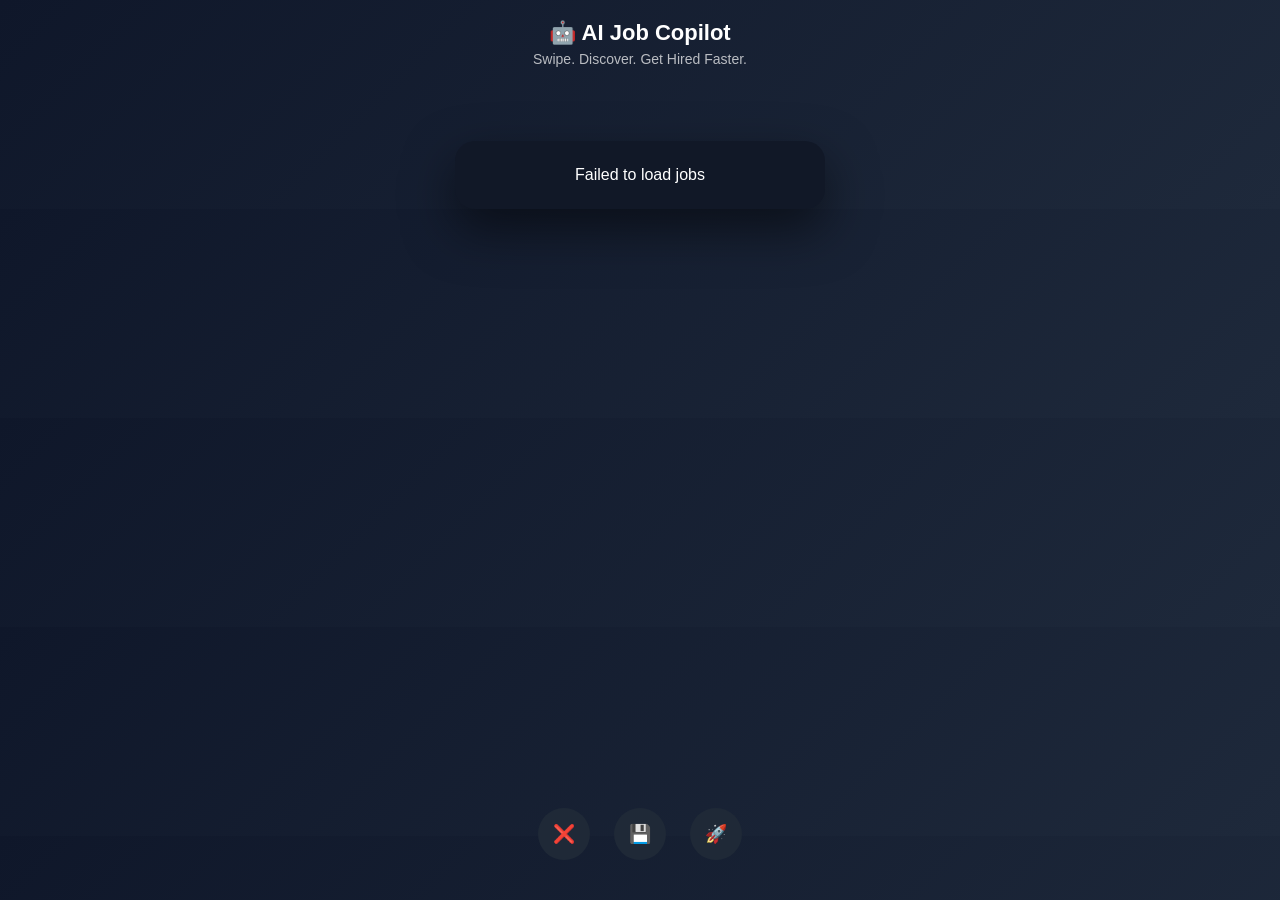
==== discover.html @ 0cc60f0b "Update discover.html" ====
<!DOCTYPE html>
<html lang="en">
<head>
  <meta charset="UTF-8">

  <title>AI Job Copilot | Discover Fresher Jobs 2026</title>

  <meta name="description" content="AI Job Copilot to discover latest fresher jobs, internships and entry level roles in India. Swipe, save and apply instantly.">

  <meta name="keywords" content="off campus jobs, fresher jobs India, AI job search, job copilot, internships 2026, software engineer jobs, entry level jobs India">

  <meta name="viewport" content="width=device-width, initial-scale=1.0">

  <link rel="canonical" href="https://offcamp.online/discover.html">

  <style>
    body {
      margin: 0;
      font-family: Arial, sans-serif;
      background: linear-gradient(135deg, #0f172a, #1e293b);
      color: white;
      text-align: center;
      overflow: hidden;
    }

    /* HEADER */
    .header {
      padding: 20px;
    }

    .header h1 {
      margin: 0;
      font-size: 22px;
    }

    .header p {
      margin-top: 5px;
      font-size: 14px;
      opacity: 0.7;
    }

    /* CARD AREA */
    #card-container {
      display: flex;
      justify-content: center;
      margin-top: 40px;
    }

    .job-card {
      width: 320px;
      padding: 25px;
      border-radius: 20px;
      background: #111827;
      box-shadow: 0 20px 50px rgba(0,0,0,0.5);
      transition: transform 0.3s ease, opacity 0.3s ease;
      cursor: grab;
    }

    .job-card h2 {
      margin-bottom: 10px;
      font-size: 20px;
    }

    .job-card p {
      margin: 5px 0;
      opacity: 0.85;
    }

    .tags {
      margin-top: 10px;
    }

    .tag {
      display: inline-block;
      padding: 5px 10px;
      margin: 3px;
      font-size: 12px;
      border-radius: 12px;
      background: #1f2937;
    }

    /* ACTION BUTTONS */
    .actions {
      position: absolute;
      bottom: 30px;
      width: 100%;
    }

    .actions button {
      margin: 10px;
      padding: 15px;
      font-size: 18px;
      border: none;
      border-radius: 50%;
      cursor: pointer;
      background: #1f2937;
      color: white;
      transition: 0.2s;
    }

    .actions button:hover {
      transform: scale(1.1);
    }

    /* SWIPE ANIMATION */
    .left {
      transform: translateX(-400px) rotate(-10deg);
      opacity: 0;
    }

    .right {
      transform: translateX(400px) rotate(10deg);
      opacity: 0;
    }
  </style>
</head>

<body>

  <!-- HEADER -->
  <div class="header">
    <h1>🤖 AI Job Copilot</h1>
    <p>Swipe. Discover. Get Hired Faster.</p>
  </div>

  <!-- CARD -->
  <div id="card-container">
    <div class="job-card" id="jobCard">
      Loading jobs...
    </div>
  </div>

  <!-- ACTIONS -->
  <div class="actions">
    <button onclick="dislike()">❌</button>
    <button onclick="saveJob()">💾</button>
    <button onclick="applyJob()">🚀</button>
  </div>

 <script>
 let jobs = [];
let index = 0;

const card = document.getElementById("jobCard");

async function fetchJobs() {
  try {
    const res = await fetch("https://job-backend-gori.onrender.com/");
    jobs = await res.json();

    if (jobs.length > 0) {
      renderJob();
    } else {
      card.innerHTML = "No jobs found";
    }
  } catch (err) {
    console.error(err);
    card.innerHTML = "Failed to load jobs";
  }
}

function renderJob() {
  if (!jobs.length) return;

  const job = jobs[index];

  card.classList.remove("left", "right");

  card.innerHTML = `
    <h2>${job.title}</h2>
    <p>🏢 ${job.company}</p>
    <p>📍 ${job.location}</p>
    <p>💼 ${job.work_mode || ''} • ${job.job_type || ''}</p>

    <p>${job.job_description || ''}</p>

    <div class="tags">
      <span class="tag">Fresher</span>
      <span class="tag">AI Copilot</span>
    </div>
  `;
}

function nextJob(direction) {
  card.classList.add(direction);

  setTimeout(() => {
    index++;
    if (index >= jobs.length) index = 0;
    renderJob();
  }, 300);
}

function dislike() {
  nextJob("left");
}

function saveJob() {
  alert("Saved!");
}

function applyJob() {
  window.open(jobs[index].apply_link || "#", "_blank");
}

/* Swipe */
let startX = 0;

card.addEventListener("mousedown", (e) => {
  startX = e.clientX;
});

card.addEventListener("mouseup", (e) => {
  let diff = e.clientX - startX;

  if (diff > 100) {
    saveJob();
    nextJob("right");
  } else if (diff < -100) {
    dislike();
  }
});

fetchJobs();
 </script>
</body>
</html>
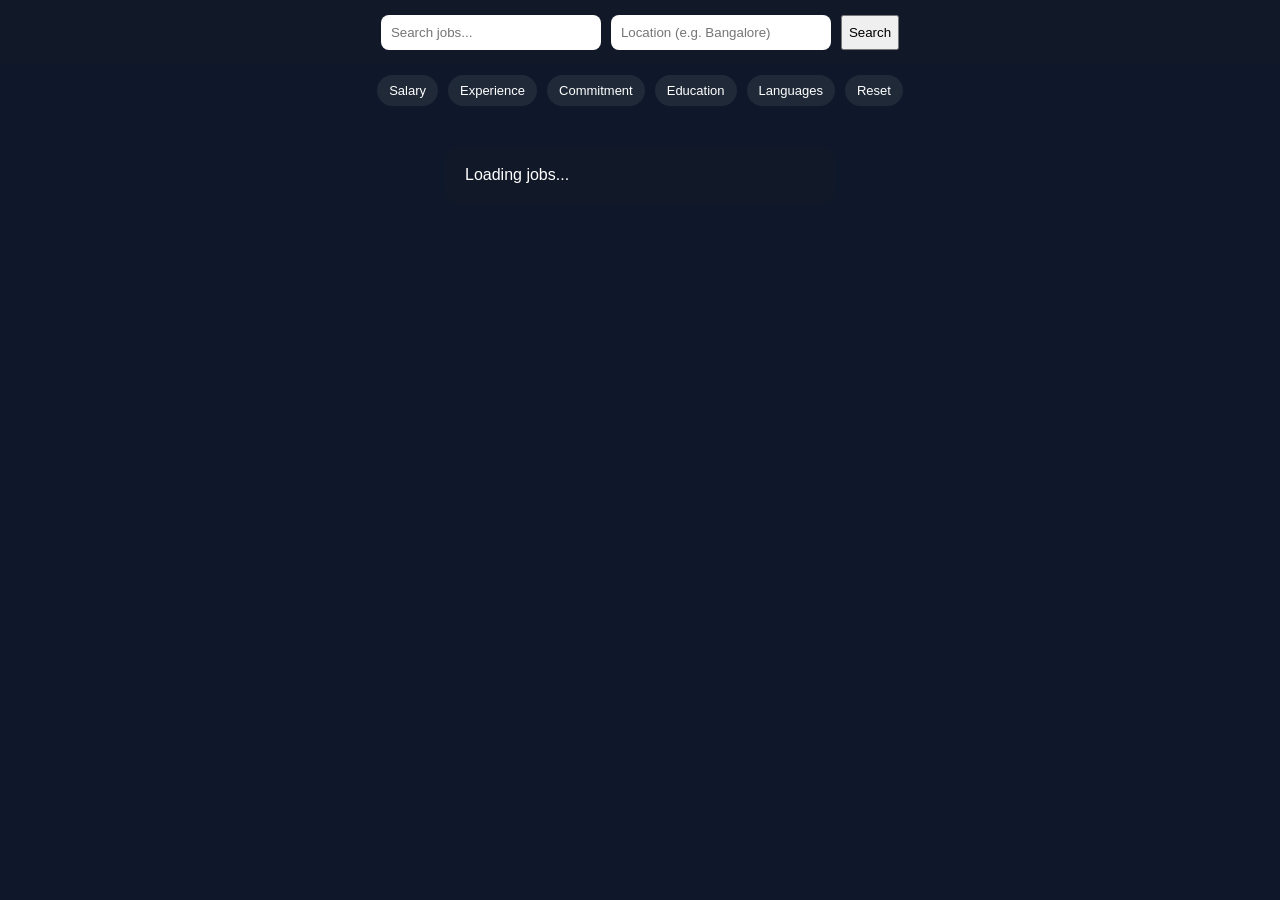
==== commit 591b1dcf: "Update discover.html" ====
--- a/discover.html
+++ b/discover.html
@@ -1,227 +1,202 @@
 <!DOCTYPE html>
 <html lang="en">
 <head>
-  <meta charset="UTF-8">
-
-  <title>AI Job Copilot | Discover Fresher Jobs 2026</title>
-
-  <meta name="description" content="AI Job Copilot to discover latest fresher jobs, internships and entry level roles in India. Swipe, save and apply instantly.">
-
-  <meta name="keywords" content="off campus jobs, fresher jobs India, AI job search, job copilot, internships 2026, software engineer jobs, entry level jobs India">
-
-  <meta name="viewport" content="width=device-width, initial-scale=1.0">
-
-  <link rel="canonical" href="https://offcamp.online/discover.html">
-
-  <style>
-    body {
-      margin: 0;
-      font-family: Arial, sans-serif;
-      background: linear-gradient(135deg, #0f172a, #1e293b);
-      color: white;
-      text-align: center;
-      overflow: hidden;
-    }
-
-    /* HEADER */
-    .header {
-      padding: 20px;
-    }
-
-    .header h1 {
-      margin: 0;
-      font-size: 22px;
-    }
-
-    .header p {
-      margin-top: 5px;
-      font-size: 14px;
-      opacity: 0.7;
-    }
-
-    /* CARD AREA */
-    #card-container {
-      display: flex;
-      justify-content: center;
-      margin-top: 40px;
-    }
-
-    .job-card {
-      width: 320px;
-      padding: 25px;
-      border-radius: 20px;
-      background: #111827;
-      box-shadow: 0 20px 50px rgba(0,0,0,0.5);
-      transition: transform 0.3s ease, opacity 0.3s ease;
-      cursor: grab;
-    }
-
-    .job-card h2 {
-      margin-bottom: 10px;
-      font-size: 20px;
-    }
-
-    .job-card p {
-      margin: 5px 0;
-      opacity: 0.85;
-    }
-
-    .tags {
-      margin-top: 10px;
-    }
-
-    .tag {
-      display: inline-block;
-      padding: 5px 10px;
-      margin: 3px;
-      font-size: 12px;
-      border-radius: 12px;
-      background: #1f2937;
-    }
-
-    /* ACTION BUTTONS */
-    .actions {
-      position: absolute;
-      bottom: 30px;
-      width: 100%;
-    }
-
-    .actions button {
-      margin: 10px;
-      padding: 15px;
-      font-size: 18px;
-      border: none;
-      border-radius: 50%;
-      cursor: pointer;
-      background: #1f2937;
-      color: white;
-      transition: 0.2s;
-    }
-
-    .actions button:hover {
-      transform: scale(1.1);
-    }
-
-    /* SWIPE ANIMATION */
-    .left {
-      transform: translateX(-400px) rotate(-10deg);
-      opacity: 0;
-    }
-
-    .right {
-      transform: translateX(400px) rotate(10deg);
-      opacity: 0;
-    }
-  </style>
+<meta charset="UTF-8">
+<title>AI Job Copilot | HiringCafe Style Jobs</title>
+
+<meta name="viewport" content="width=device-width, initial-scale=1.0">
+
+<style>
+body {
+  margin: 0;
+  font-family: Arial;
+  background: #0f172a;
+  color: white;
+}
+
+/* TOP BAR */
+.topbar {
+  padding: 15px;
+  display: flex;
+  gap: 10px;
+  flex-wrap: wrap;
+  justify-content: center;
+  background: #111827;
+}
+
+.topbar input {
+  padding: 10px;
+  border-radius: 8px;
+  border: none;
+  width: 200px;
+}
+
+/* FILTER ROW */
+.filters {
+  display: flex;
+  gap: 10px;
+  justify-content: center;
+  padding: 10px;
+  flex-wrap: wrap;
+}
+
+.filter-btn {
+  background: #1f2937;
+  padding: 8px 12px;
+  border-radius: 20px;
+  cursor: pointer;
+  font-size: 13px;
+}
+
+/* CARD */
+.card {
+  width: 350px;
+  margin: 30px auto;
+  background: #111827;
+  padding: 20px;
+  border-radius: 15px;
+}
+
+/* POPUP */
+.popup {
+  display: none;
+  position: fixed;
+  top: 0;
+  left: 0;
+  width: 100%;
+  height: 100%;
+  background: rgba(0,0,0,0.7);
+}
+
+.popup-content {
+  background: #1f2937;
+  width: 300px;
+  margin: 100px auto;
+  padding: 20px;
+  border-radius: 10px;
+}
+
+.popup button {
+  margin-top: 10px;
+  padding: 8px;
+}
+</style>
 </head>
 
 <body>
 
-  <!-- HEADER -->
-  <div class="header">
-    <h1>🤖 AI Job Copilot</h1>
-    <p>Swipe. Discover. Get Hired Faster.</p>
+<!-- TOP SEARCH -->
+<div class="topbar">
+  <input id="search" placeholder="Search jobs..." />
+  <input id="location" placeholder="Location (e.g. Bangalore)" />
+  <button onclick="applyFilters()">Search</button>
+</div>
+
+<!-- FILTERS -->
+<div class="filters">
+  <div class="filter-btn" onclick="openPopup('salary')">Salary</div>
+  <div class="filter-btn" onclick="openPopup('exp')">Experience</div>
+  <div class="filter-btn" onclick="openPopup('commit')">Commitment</div>
+  <div class="filter-btn" onclick="openPopup('edu')">Education</div>
+  <div class="filter-btn" onclick="openPopup('lang')">Languages</div>
+  <div class="filter-btn" onclick="resetFilters()">Reset</div>
+</div>
+
+<!-- JOB CARD -->
+<div class="card" id="jobCard">Loading jobs...</div>
+
+<!-- POPUPS -->
+<div class="popup" id="popup">
+  <div class="popup-content">
+    <h3 id="popupTitle"></h3>
+    <input id="popupInput" placeholder="Enter value..." />
+    <button onclick="saveFilter()">Apply</button>
+    <button onclick="closePopup()">Close</button>
   </div>
-
-  <!-- CARD -->
-  <div id="card-container">
-    <div class="job-card" id="jobCard">
-      Loading jobs...
-    </div>
-  </div>
-
-  <!-- ACTIONS -->
-  <div class="actions">
-    <button onclick="dislike()">❌</button>
-    <button onclick="saveJob()">💾</button>
-    <button onclick="applyJob()">🚀</button>
-  </div>
-
- <script>
- let jobs = [];
+</div>
+
+<script>
+let jobs = [];
 let index = 0;
-
-const card = document.getElementById("jobCard");
-
-async function fetchJobs() {
-  try {
-    const res = await fetch("https://job-backend-gori.onrender.com/");
-    jobs = await res.json();
-
-    if (jobs.length > 0) {
-      renderJob();
-    } else {
-      card.innerHTML = "No jobs found";
-    }
-  } catch (err) {
-    console.error(err);
-    card.innerHTML = "Failed to load jobs";
-  }
-}
-
-function renderJob() {
+let filters = {};
+let currentFilter = "";
+
+const API = "https://job-backend-gori.onrender.com/jobs";
+
+/* LOAD JOBS */
+async function loadJobs() {
+  const res = await fetch(API);
+  jobs = await res.json();
+  render();
+}
+
+/* RENDER */
+function render() {
   if (!jobs.length) return;
 
   const job = jobs[index];
 
-  card.classList.remove("left", "right");
-
-  card.innerHTML = `
+  document.getElementById("jobCard").innerHTML = `
     <h2>${job.title}</h2>
-    <p>🏢 ${job.company}</p>
-    <p>📍 ${job.location}</p>
-    <p>💼 ${job.work_mode || ''} • ${job.job_type || ''}</p>
-
-    <p>${job.job_description || ''}</p>
-
-    <div class="tags">
-      <span class="tag">Fresher</span>
-      <span class="tag">AI Copilot</span>
-    </div>
+    <p>${job.company}</p>
+    <p>${job.location}</p>
+    <p>${job.work_mode} | ${job.job_type}</p>
+    <p>${job.job_description}</p>
   `;
 }
 
-function nextJob(direction) {
-  card.classList.add(direction);
-
-  setTimeout(() => {
-    index++;
-    if (index >= jobs.length) index = 0;
-    renderJob();
-  }, 300);
-}
-
-function dislike() {
-  nextJob("left");
-}
-
-function saveJob() {
-  alert("Saved!");
-}
-
-function applyJob() {
-  window.open(jobs[index].apply_link || "#", "_blank");
-}
-
-/* Swipe */
-let startX = 0;
-
-card.addEventListener("mousedown", (e) => {
-  startX = e.clientX;
-});
-
-card.addEventListener("mouseup", (e) => {
-  let diff = e.clientX - startX;
-
-  if (diff > 100) {
-    saveJob();
-    nextJob("right");
-  } else if (diff < -100) {
-    dislike();
-  }
-});
-
-fetchJobs();
- </script>
+/* NEXT JOB */
+function nextJob() {
+  index++;
+  if (index >= jobs.length) index = 0;
+  render();
+}
+
+/* FILTER SYSTEM */
+function applyFilters() {
+  const keyword = document.getElementById("search").value;
+  const location = document.getElementById("location").value;
+
+  let url = `${API}/filter?`;
+
+  if (keyword) url += `keyword=${keyword}&`;
+  if (location) url += `location=${location}&`;
+
+  fetch(url)
+    .then(res => res.json())
+    .then(data => {
+      jobs = data;
+      index = 0;
+      render();
+    });
+}
+
+/* POPUP */
+function openPopup(type) {
+  currentFilter = type;
+  document.getElementById("popup").style.display = "block";
+  document.getElementById("popupTitle").innerText = "Set " + type;
+}
+
+function closePopup() {
+  document.getElementById("popup").style.display = "none";
+}
+
+function saveFilter() {
+  const value = document.getElementById("popupInput").value;
+  filters[currentFilter] = value;
+  closePopup();
+}
+
+/* RESET */
+function resetFilters() {
+  filters = {};
+  loadJobs();
+}
+
+/* INIT */
+loadJobs();
+</script>
+
 </body>
 </html>
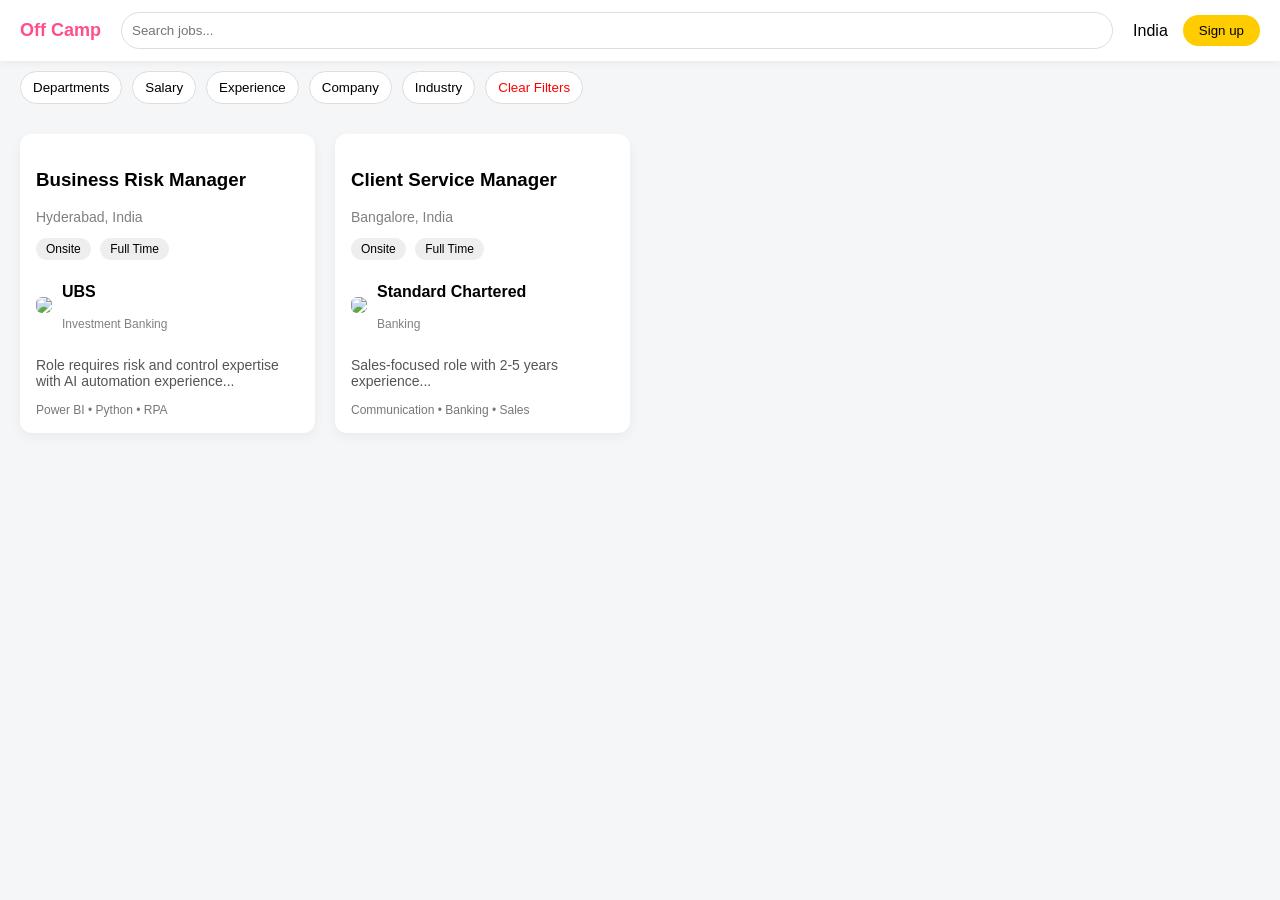
==== commit 4ba744ae: "Update discover.html" ====
--- a/discover.html
+++ b/discover.html
@@ -1,202 +1,224 @@
 <!DOCTYPE html>
 <html lang="en">
 <head>
-<meta charset="UTF-8">
-<title>AI Job Copilot | HiringCafe Style Jobs</title>
-
-<meta name="viewport" content="width=device-width, initial-scale=1.0">
+    <meta charset="UTF-8">
+    <title>Hiring UI Clone</title>
+</head>
+<body>
+
+<!-- NAVBAR -->
+<div class="navbar">
+    <div class="logo">Off Camp</div>
+    <input type="text" placeholder="Search jobs..." class="search">
+    <div class="location">India</div>
+    <button class="signup">Sign up</button>
+</div>
+
+<!-- FILTER BAR -->
+<div class="filters">
+    <button>Departments</button>
+    <button>Salary</button>
+    <button>Experience</button>
+    <button>Company</button>
+    <button>Industry</button>
+    <button class="clear">Clear Filters</button>
+</div>
+
+<!-- JOB LIST -->
+<div class="container">
+
+    <!-- JOB CARD -->
+    <div class="card">
+        <h3>Business Risk Manager</h3>
+        <p class="location-text">Hyderabad, India</p>
+
+        <div class="tags">
+            <span>Onsite</span>
+            <span>Full Time</span>
+        </div>
+
+        <div class="company">
+            <img src="https://via.placeholder.com/40">
+            <div>
+                <p class="company-name">UBS</p>
+                <p class="company-desc">Investment Banking</p>
+            </div>
+        </div>
+
+        <p class="desc">
+            Role requires risk and control expertise with AI automation experience...
+        </p>
+
+        <div class="skills">
+            Power BI • Python • RPA
+        </div>
+    </div>
+
+    <!-- CARD 2 -->
+    <div class="card">
+        <h3>Client Service Manager</h3>
+        <p class="location-text">Bangalore, India</p>
+
+        <div class="tags">
+            <span>Onsite</span>
+            <span>Full Time</span>
+        </div>
+
+        <div class="company">
+            <img src="https://via.placeholder.com/40">
+            <div>
+                <p class="company-name">Standard Chartered</p>
+                <p class="company-desc">Banking</p>
+            </div>
+        </div>
+
+        <p class="desc">
+            Sales-focused role with 2-5 years experience...
+        </p>
+
+        <div class="skills">
+            Communication • Banking • Sales
+        </div>
+    </div>
+
+</div>
+
+</body>
 
 <style>
-body {
-  margin: 0;
-  font-family: Arial;
-  background: #0f172a;
-  color: white;
-}
-
-/* TOP BAR */
-.topbar {
-  padding: 15px;
-  display: flex;
-  gap: 10px;
-  flex-wrap: wrap;
-  justify-content: center;
-  background: #111827;
-}
-
-.topbar input {
-  padding: 10px;
-  border-radius: 8px;
-  border: none;
-  width: 200px;
-}
-
-/* FILTER ROW */
+  
+  body {
+    font-family: Arial, sans-serif;
+    margin: 0;
+    background: #f5f6f8;
+}
+
+/* NAVBAR */
+.navbar {
+    display: flex;
+    align-items: center;
+    padding: 12px 20px;
+    background: white;
+    box-shadow: 0 2px 8px rgba(0,0,0,0.05);
+}
+
+.logo {
+    font-weight: bold;
+    color: #ff4f8b;
+    font-size: 18px;
+}
+
+.search {
+    flex: 1;
+    margin: 0 20px;
+    padding: 10px;
+    border-radius: 20px;
+    border: 1px solid #ddd;
+}
+
+.location {
+    margin-right: 15px;
+}
+
+.signup {
+    background: #ffcc00;
+    border: none;
+    padding: 8px 16px;
+    border-radius: 20px;
+    cursor: pointer;
+}
+
+/* FILTERS */
 .filters {
-  display: flex;
-  gap: 10px;
-  justify-content: center;
-  padding: 10px;
-  flex-wrap: wrap;
-}
-
-.filter-btn {
-  background: #1f2937;
-  padding: 8px 12px;
-  border-radius: 20px;
-  cursor: pointer;
-  font-size: 13px;
+    padding: 10px 20px;
+    display: flex;
+    gap: 10px;
+    flex-wrap: wrap;
+}
+
+.filters button {
+    padding: 8px 12px;
+    border-radius: 20px;
+    border: 1px solid #ddd;
+    background: white;
+    cursor: pointer;
+}
+
+.clear {
+    color: red;
+}
+
+/* CONTAINER */
+.container {
+    display: grid;
+    grid-template-columns: repeat(auto-fill, minmax(280px, 1fr));
+    gap: 20px;
+    padding: 20px;
 }
 
 /* CARD */
 .card {
-  width: 350px;
-  margin: 30px auto;
-  background: #111827;
-  padding: 20px;
-  border-radius: 15px;
-}
-
-/* POPUP */
-.popup {
-  display: none;
-  position: fixed;
-  top: 0;
-  left: 0;
-  width: 100%;
-  height: 100%;
-  background: rgba(0,0,0,0.7);
-}
-
-.popup-content {
-  background: #1f2937;
-  width: 300px;
-  margin: 100px auto;
-  padding: 20px;
-  border-radius: 10px;
-}
-
-.popup button {
-  margin-top: 10px;
-  padding: 8px;
+    background: white;
+    border-radius: 12px;
+    padding: 16px;
+    box-shadow: 0 4px 12px rgba(0,0,0,0.05);
+    transition: 0.2s;
+}
+
+.card:hover {
+    transform: translateY(-5px);
+}
+
+.location-text {
+    color: gray;
+    font-size: 14px;
+}
+
+/* TAGS */
+.tags {
+    margin: 10px 0;
+}
+
+.tags span {
+    background: #eee;
+    padding: 4px 10px;
+    border-radius: 12px;
+    font-size: 12px;
+    margin-right: 5px;
+}
+
+/* COMPANY */
+.company {
+    display: flex;
+    align-items: center;
+    margin: 10px 0;
+}
+
+.company img {
+    border-radius: 6px;
+    margin-right: 10px;
+}
+
+.company-name {
+    font-weight: bold;
+}
+
+.company-desc {
+    font-size: 12px;
+    color: gray;
+}
+
+/* DESC */
+.desc {
+    font-size: 14px;
+    color: #555;
+}
+
+/* SKILLS */
+.skills {
+    font-size: 12px;
+    color: #777;
+    margin-top: 10px;
 }
 </style>
-</head>
-
-<body>
-
-<!-- TOP SEARCH -->
-<div class="topbar">
-  <input id="search" placeholder="Search jobs..." />
-  <input id="location" placeholder="Location (e.g. Bangalore)" />
-  <button onclick="applyFilters()">Search</button>
-</div>
-
-<!-- FILTERS -->
-<div class="filters">
-  <div class="filter-btn" onclick="openPopup('salary')">Salary</div>
-  <div class="filter-btn" onclick="openPopup('exp')">Experience</div>
-  <div class="filter-btn" onclick="openPopup('commit')">Commitment</div>
-  <div class="filter-btn" onclick="openPopup('edu')">Education</div>
-  <div class="filter-btn" onclick="openPopup('lang')">Languages</div>
-  <div class="filter-btn" onclick="resetFilters()">Reset</div>
-</div>
-
-<!-- JOB CARD -->
-<div class="card" id="jobCard">Loading jobs...</div>
-
-<!-- POPUPS -->
-<div class="popup" id="popup">
-  <div class="popup-content">
-    <h3 id="popupTitle"></h3>
-    <input id="popupInput" placeholder="Enter value..." />
-    <button onclick="saveFilter()">Apply</button>
-    <button onclick="closePopup()">Close</button>
-  </div>
-</div>
-
-<script>
-let jobs = [];
-let index = 0;
-let filters = {};
-let currentFilter = "";
-
-const API = "https://job-backend-gori.onrender.com/jobs";
-
-/* LOAD JOBS */
-async function loadJobs() {
-  const res = await fetch(API);
-  jobs = await res.json();
-  render();
-}
-
-/* RENDER */
-function render() {
-  if (!jobs.length) return;
-
-  const job = jobs[index];
-
-  document.getElementById("jobCard").innerHTML = `
-    <h2>${job.title}</h2>
-    <p>${job.company}</p>
-    <p>${job.location}</p>
-    <p>${job.work_mode} | ${job.job_type}</p>
-    <p>${job.job_description}</p>
-  `;
-}
-
-/* NEXT JOB */
-function nextJob() {
-  index++;
-  if (index >= jobs.length) index = 0;
-  render();
-}
-
-/* FILTER SYSTEM */
-function applyFilters() {
-  const keyword = document.getElementById("search").value;
-  const location = document.getElementById("location").value;
-
-  let url = `${API}/filter?`;
-
-  if (keyword) url += `keyword=${keyword}&`;
-  if (location) url += `location=${location}&`;
-
-  fetch(url)
-    .then(res => res.json())
-    .then(data => {
-      jobs = data;
-      index = 0;
-      render();
-    });
-}
-
-/* POPUP */
-function openPopup(type) {
-  currentFilter = type;
-  document.getElementById("popup").style.display = "block";
-  document.getElementById("popupTitle").innerText = "Set " + type;
-}
-
-function closePopup() {
-  document.getElementById("popup").style.display = "none";
-}
-
-function saveFilter() {
-  const value = document.getElementById("popupInput").value;
-  filters[currentFilter] = value;
-  closePopup();
-}
-
-/* RESET */
-function resetFilters() {
-  filters = {};
-  loadJobs();
-}
-
-/* INIT */
-loadJobs();
-</script>
-
-</body>
 </html>
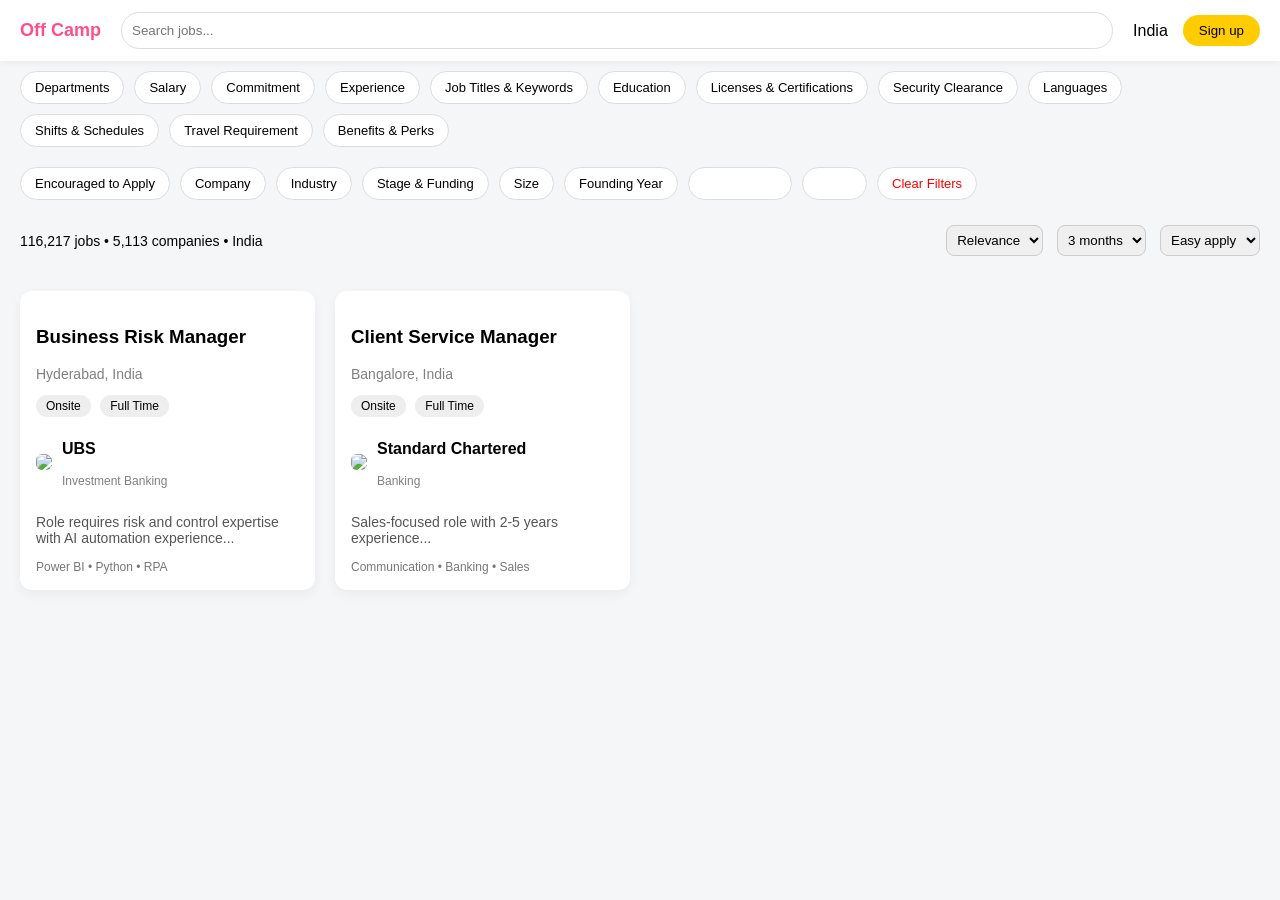
==== commit 7aacd381: "Update discover.html" ====
--- a/discover.html
+++ b/discover.html
@@ -15,13 +15,56 @@
 </div>
 
 <!-- FILTER BAR -->
-<div class="filters">
+<!-- FILTER ROW 1 -->
+<div class="filter-row">
     <button>Departments</button>
     <button>Salary</button>
+    <button>Commitment</button>
     <button>Experience</button>
+    <button>Job Titles & Keywords</button>
+    <button>Education</button>
+    <button>Licenses & Certifications</button>
+    <button>Security Clearance</button>
+    <button>Languages</button>
+    <button>Shifts & Schedules</button>
+    <button>Travel Requirement</button>
+    <button>Benefits & Perks</button>
+</div>
+
+<!-- FILTER ROW 2 -->
+<div class="filter-row">
+    <button>Encouraged to Apply</button>
     <button>Company</button>
     <button>Industry</button>
+    <button>Stage & Funding</button>
+    <button>Size</button>
+    <button>Founding Year</button>
+
+    <button class="save">Save Search</button>
+    <button class="share">Share</button>
     <button class="clear">Clear Filters</button>
+</div>
+
+<!-- INFO BAR -->
+<div class="info-bar">
+    <span>116,217 jobs • 5,113 companies • India</span>
+
+    <div class="controls">
+        <select>
+            <option>Relevance</option>
+            <option>Newest</option>
+        </select>
+
+        <select>
+            <option>3 months</option>
+            <option>1 month</option>
+        </select>
+
+        <select>
+            <option>Easy apply</option>
+            <option>All</option>
+        </select>
+    </div>
 </div>
 
 <!-- JOB LIST -->
@@ -146,6 +189,54 @@
 
 .clear {
     color: red;
+}
+
+    /* FILTER ROWS */
+.filter-row {
+    display: flex;
+    flex-wrap: wrap;
+    gap: 10px;
+    padding: 10px 20px;
+}
+
+.filter-row button {
+    background: white;
+    border: 1px solid #ddd;
+    padding: 8px 14px;
+    border-radius: 20px;
+    cursor: pointer;
+    font-size: 13px;
+}
+
+.save {
+    background: #1abc9c;
+    color: white;
+}
+
+.share {
+    background: linear-gradient(45deg, purple, pink);
+    color: white;
+}
+
+.clear {
+    color: red;
+    border: none;
+}
+
+/* INFO BAR */
+.info-bar {
+    display: flex;
+    justify-content: space-between;
+    align-items: center;
+    padding: 15px 20px;
+    font-size: 14px;
+}
+
+.controls select {
+    margin-left: 10px;
+    padding: 6px;
+    border-radius: 8px;
+    border: 1px solid #ccc;
 }
 
 /* CONTAINER */
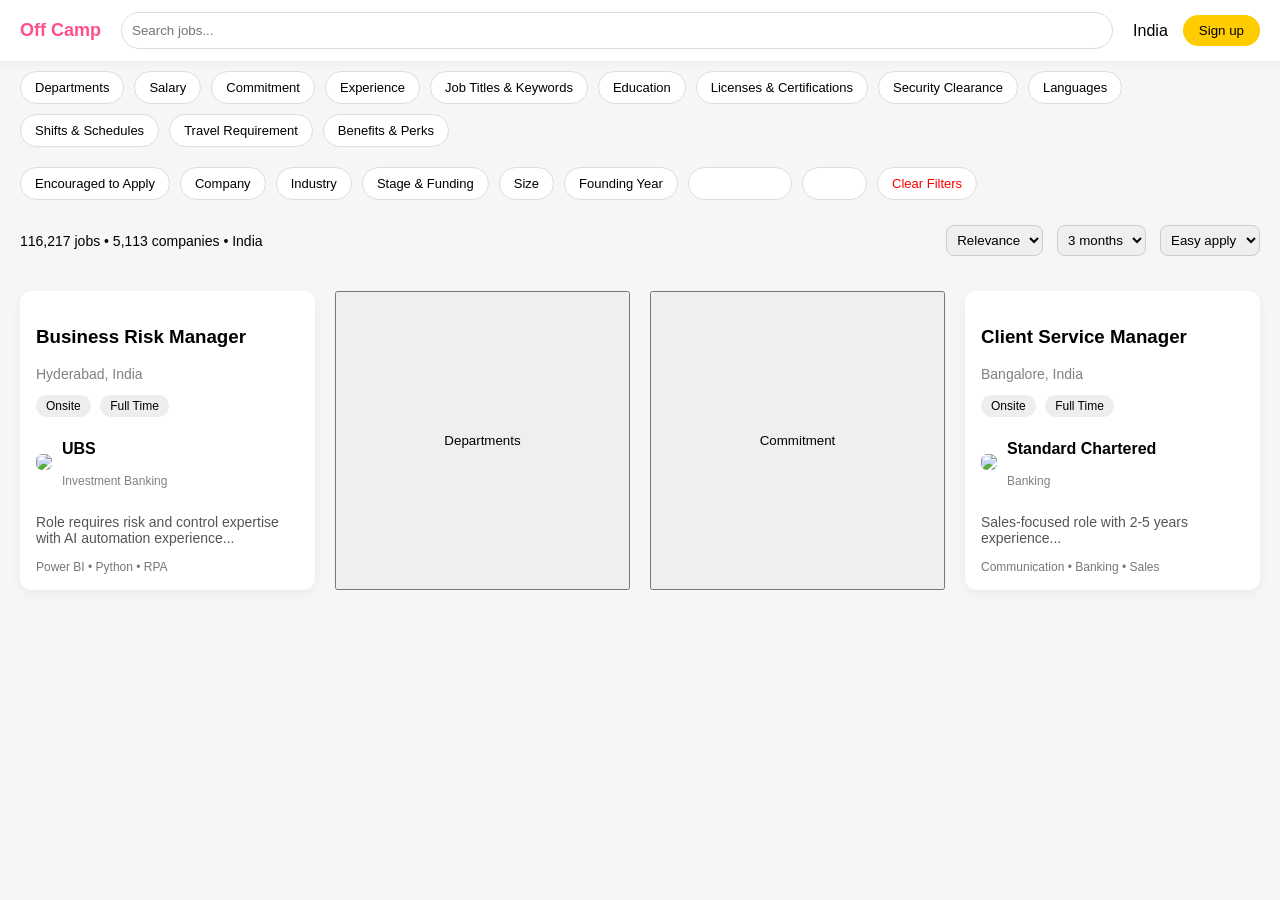
==== commit 62feece8: "Update discover.html" ====
--- a/discover.html
+++ b/discover.html
@@ -96,6 +96,8 @@
             Power BI • Python • RPA
         </div>
     </div>
+<button onclick="openFilter('Departments')">Departments</button>
+<button onclick="openFilter('Commitment')">Commitment</button>
 
     <!-- CARD 2 -->
     <div class="card">
@@ -122,6 +124,22 @@
         <div class="skills">
             Communication • Banking • Sales
         </div>
+    </div>
+
+</div>
+    <div id="popup" style="display:none; position:fixed; top:0; left:0; width:100%; height:100%; background:rgba(0,0,0,0.5);">
+
+    <div style="background:white; width:300px; margin:100px auto; padding:20px; border-radius:10px;">
+
+        <h3 id="title">Filter</h3>
+
+        <div id="content">
+            <!-- dynamic content will come here -->
+        </div>
+
+        <br>
+        <button onclick="closePopup()">Apply</button>
+
     </div>
 
 </div>
@@ -312,4 +330,35 @@
     margin-top: 10px;
 }
 </style>
+    <script>
+        function openFilter(type) {
+
+    // show popup
+    document.getElementById("popup").style.display = "block";
+
+    // change title
+    document.getElementById("title").innerText = type;
+
+    // change content
+    let content = document.getElementById("content");
+
+    if (type === "Departments") {
+        content.innerHTML = `
+            <label><input type="checkbox"> Engineering</label><br>
+            <label><input type="checkbox"> Software</label>
+        `;
+    }
+
+    else if (type === "Commitment") {
+        content.innerHTML = `
+            <label><input type="checkbox"> Full Time</label><br>
+            <label><input type="checkbox"> Internship</label>
+        `;
+    }
+}
+
+function closePopup() {
+    document.getElementById("popup").style.display = "none";
+}
+    </script>
 </html>
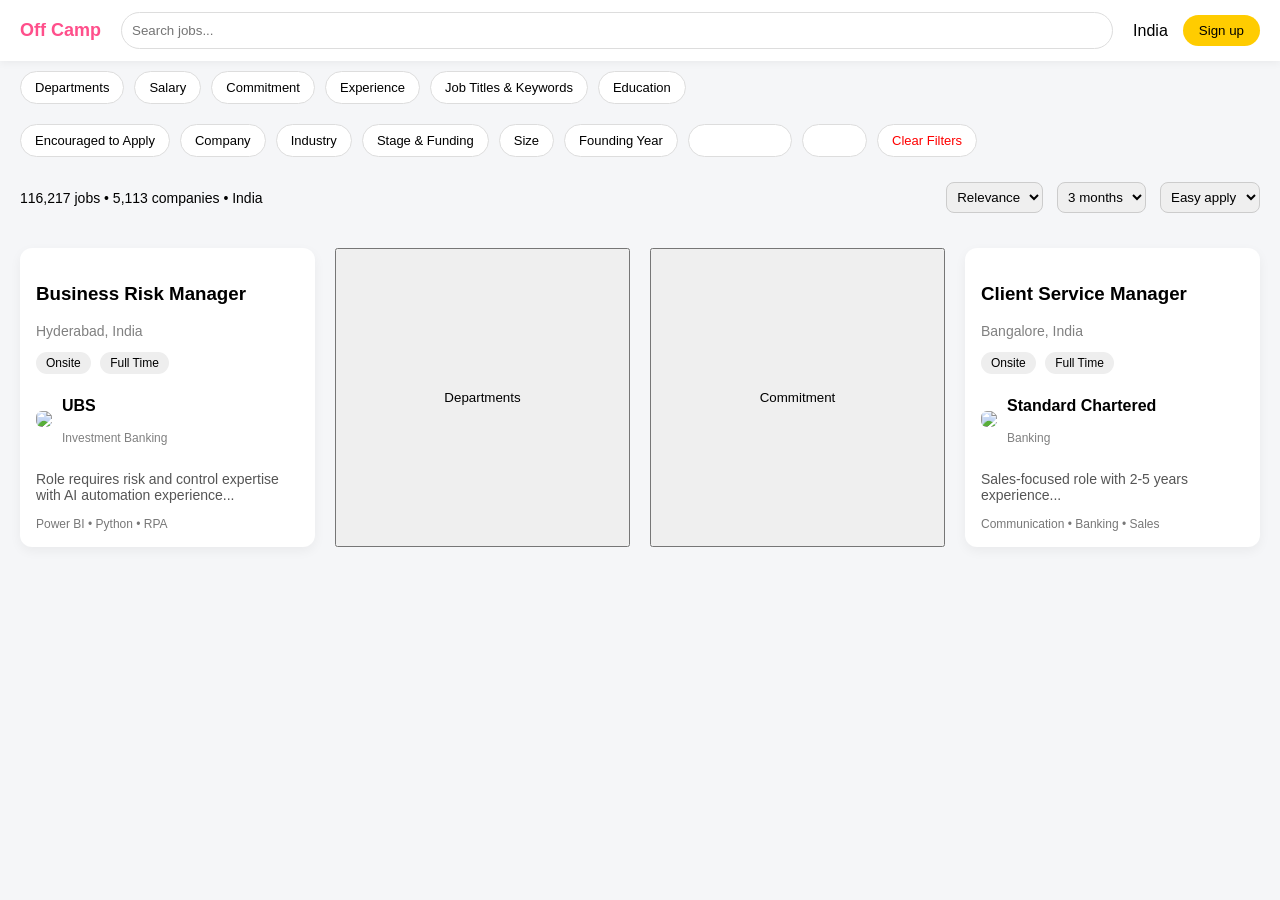
==== commit 6d23ad17: "Update discover.html" ====
--- a/discover.html
+++ b/discover.html
@@ -17,18 +17,12 @@
 <!-- FILTER BAR -->
 <!-- FILTER ROW 1 -->
 <div class="filter-row">
-    <button>Departments</button>
-    <button>Salary</button>
-    <button>Commitment</button>
-    <button>Experience</button>
-    <button>Job Titles & Keywords</button>
-    <button>Education</button>
-    <button>Licenses & Certifications</button>
-    <button>Security Clearance</button>
-    <button>Languages</button>
-    <button>Shifts & Schedules</button>
-    <button>Travel Requirement</button>
-    <button>Benefits & Perks</button>
+  <button onclick="openFilter('Departments')">Departments</button>
+<button onclick="openFilter('Salary')">Salary</button>
+<button onclick="openFilter('Commitment')">Commitment</button>
+<button onclick="openFilter('Experience')">Experience</button>
+<button onclick="openFilter('Job Titles')">Job Titles & Keywords</button>
+<button onclick="openFilter('Education')">Education</button>
 </div>
 
 <!-- FILTER ROW 2 -->
@@ -129,9 +123,12 @@
 </div>
     <div id="popup" style="display:none; position:fixed; top:0; left:0; width:100%; height:100%; background:rgba(0,0,0,0.5);">
 
-    <div style="background:white; width:300px; margin:100px auto; padding:20px; border-radius:10px;">
-
-        <h3 id="title">Filter</h3>
+    <div id="panel">
+
+       <div style="display:flex; justify-content:space-between;">
+    <h3 id="title">Filter</h3>
+    <span onclick="closePopup()" style="cursor:pointer;">✖</span>
+</div>
 
         <div id="content">
             <!-- dynamic content will come here -->
@@ -250,6 +247,28 @@
     font-size: 14px;
 }
 
+    #popup {
+    display: none;
+    position: fixed;
+    top: 0;
+    right: 0;
+    width: 100%;
+    height: 100%;
+    background: rgba(0,0,0,0.4);
+}
+
+#panel {
+    position: absolute;
+    right: 0;
+    top: 0;
+    width: 350px;
+    height: 100%;
+    background: white;
+    padding: 20px;
+    overflow-y: auto;
+    border-left: 2px solid #eee;
+}
+
 .controls select {
     margin-left: 10px;
     padding: 6px;
@@ -349,6 +368,27 @@
         `;
     }
 
+        else if (type === "Salary") {
+    content.innerHTML = `
+        <label><input type="radio" name="salary"> 3-6 LPA</label><br>
+        <label><input type="radio" name="salary"> 6-10 LPA</label>
+    `;
+}
+
+else if (type === "Experience") {
+    content.innerHTML = `
+        <label><input type="checkbox"> 0-1 Years</label><br>
+        <label><input type="checkbox"> 1-3 Years</label>
+    `;
+}
+
+else if (type === "Education") {
+    content.innerHTML = `
+        <label><input type="checkbox"> Bachelors</label><br>
+        <label><input type="checkbox"> Masters</label>
+    `;
+}
+
     else if (type === "Commitment") {
         content.innerHTML = `
             <label><input type="checkbox"> Full Time</label><br>
@@ -358,7 +398,12 @@
 }
 
 function closePopup() {
-    document.getElementById("popup").style.display = "none";
+    window.onclick = function(e) {
+    let popup = document.getElementById("popup");
+    if (e.target === popup) {
+        popup.style.display = "none";
+    }
+}
 }
     </script>
 </html>
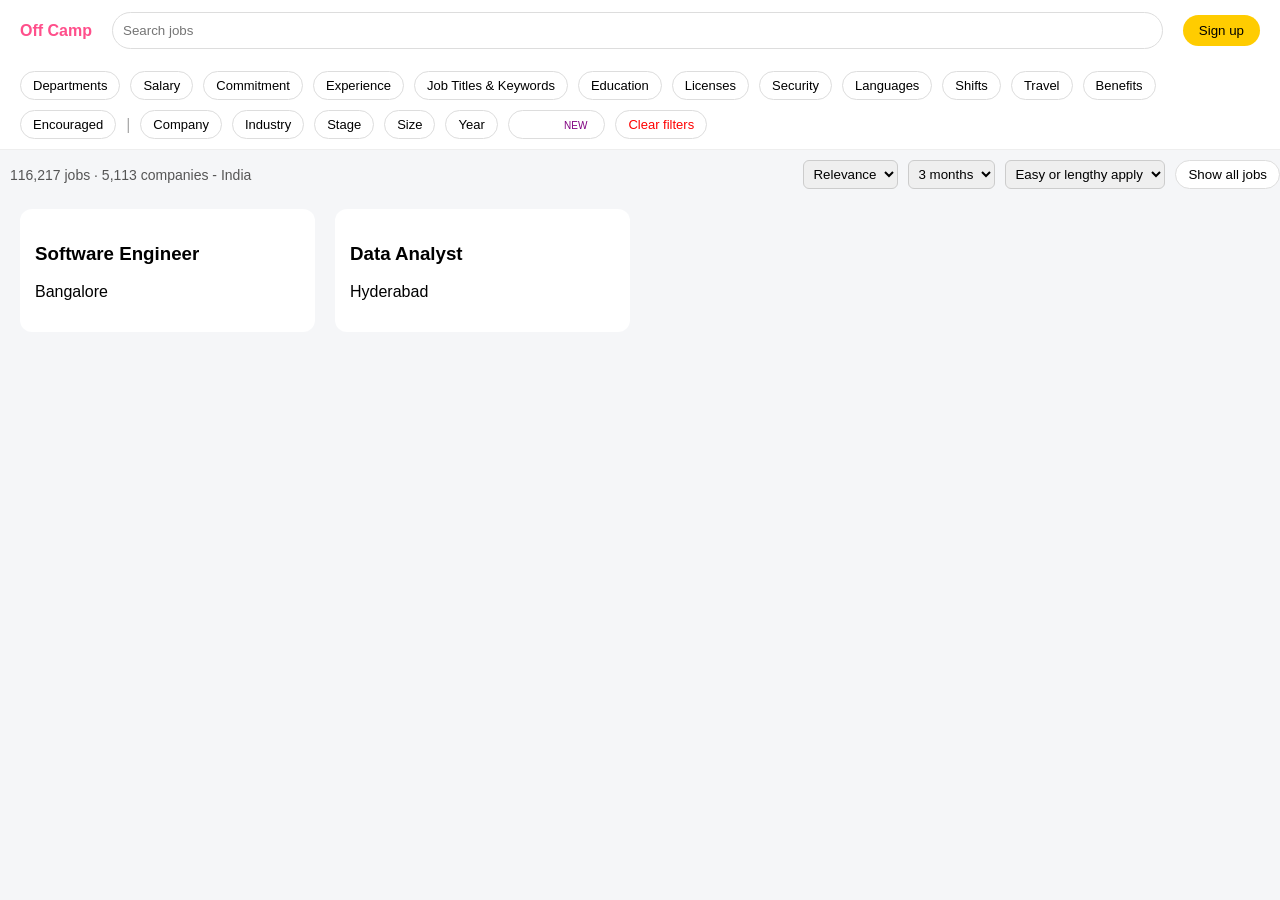
==== commit 5ad652ac: "Update discover.html" ====
--- a/discover.html
+++ b/discover.html
@@ -1,151 +1,13 @@
 <!DOCTYPE html>
 <html lang="en">
 <head>
-    <meta charset="UTF-8">
-    <title>Hiring UI Clone</title>
-</head>
-<body>
-
-<!-- NAVBAR -->
-<div class="navbar">
-    <div class="logo">Off Camp</div>
-    <input type="text" placeholder="Search jobs..." class="search">
-    <div class="location">India</div>
-    <button class="signup">Sign up</button>
-</div>
-
-<!-- FILTER BAR -->
-<!-- FILTER ROW 1 -->
-<div class="filter-row">
-  <button onclick="openFilter('Departments')">Departments</button>
-<button onclick="openFilter('Salary')">Salary</button>
-<button onclick="openFilter('Commitment')">Commitment</button>
-<button onclick="openFilter('Experience')">Experience</button>
-<button onclick="openFilter('Job Titles')">Job Titles & Keywords</button>
-<button onclick="openFilter('Education')">Education</button>
-</div>
-
-<!-- FILTER ROW 2 -->
-<div class="filter-row">
-    <button>Encouraged to Apply</button>
-    <button>Company</button>
-    <button>Industry</button>
-    <button>Stage & Funding</button>
-    <button>Size</button>
-    <button>Founding Year</button>
-
-    <button class="save">Save Search</button>
-    <button class="share">Share</button>
-    <button class="clear">Clear Filters</button>
-</div>
-
-<!-- INFO BAR -->
-<div class="info-bar">
-    <span>116,217 jobs • 5,113 companies • India</span>
-
-    <div class="controls">
-        <select>
-            <option>Relevance</option>
-            <option>Newest</option>
-        </select>
-
-        <select>
-            <option>3 months</option>
-            <option>1 month</option>
-        </select>
-
-        <select>
-            <option>Easy apply</option>
-            <option>All</option>
-        </select>
-    </div>
-</div>
-
-<!-- JOB LIST -->
-<div class="container">
-
-    <!-- JOB CARD -->
-    <div class="card">
-        <h3>Business Risk Manager</h3>
-        <p class="location-text">Hyderabad, India</p>
-
-        <div class="tags">
-            <span>Onsite</span>
-            <span>Full Time</span>
-        </div>
-
-        <div class="company">
-            <img src="https://via.placeholder.com/40">
-            <div>
-                <p class="company-name">UBS</p>
-                <p class="company-desc">Investment Banking</p>
-            </div>
-        </div>
-
-        <p class="desc">
-            Role requires risk and control expertise with AI automation experience...
-        </p>
-
-        <div class="skills">
-            Power BI • Python • RPA
-        </div>
-    </div>
-<button onclick="openFilter('Departments')">Departments</button>
-<button onclick="openFilter('Commitment')">Commitment</button>
-
-    <!-- CARD 2 -->
-    <div class="card">
-        <h3>Client Service Manager</h3>
-        <p class="location-text">Bangalore, India</p>
-
-        <div class="tags">
-            <span>Onsite</span>
-            <span>Full Time</span>
-        </div>
-
-        <div class="company">
-            <img src="https://via.placeholder.com/40">
-            <div>
-                <p class="company-name">Standard Chartered</p>
-                <p class="company-desc">Banking</p>
-            </div>
-        </div>
-
-        <p class="desc">
-            Sales-focused role with 2-5 years experience...
-        </p>
-
-        <div class="skills">
-            Communication • Banking • Sales
-        </div>
-    </div>
-
-</div>
-    <div id="popup" style="display:none; position:fixed; top:0; left:0; width:100%; height:100%; background:rgba(0,0,0,0.5);">
-
-    <div id="panel">
-
-       <div style="display:flex; justify-content:space-between;">
-    <h3 id="title">Filter</h3>
-    <span onclick="closePopup()" style="cursor:pointer;">✖</span>
-</div>
-
-        <div id="content">
-            <!-- dynamic content will come here -->
-        </div>
-
-        <br>
-        <button onclick="closePopup()">Apply</button>
-
-    </div>
-
-</div>
-
-</body>
+<meta charset="UTF-8">
+<title>Hiring UI Clone</title>
 
 <style>
-  
-  body {
+
+/* BODY */
+body {
     font-family: Arial, sans-serif;
     margin: 0;
     background: #f5f6f8;
@@ -163,7 +25,6 @@
 .logo {
     font-weight: bold;
     color: #ff4f8b;
-    font-size: 18px;
 }
 
 .search {
@@ -174,109 +35,130 @@
     border: 1px solid #ddd;
 }
 
-.location {
-    margin-right: 15px;
-}
-
 .signup {
     background: #ffcc00;
     border: none;
     padding: 8px 16px;
     border-radius: 20px;
-    cursor: pointer;
-}
-
-/* FILTERS */
-.filters {
+}
+
+/* ================= TOP SECTION ================= */
+
+.top-section {
+    background: white;
     padding: 10px 20px;
-    display: flex;
+    border-bottom: 1px solid #eee;
+}
+
+/* FILTER ROW */
+.filter-row {
+    display: flex;
+    flex-wrap: wrap;
     gap: 10px;
-    flex-wrap: wrap;
-}
-
-.filters button {
-    padding: 8px 12px;
+    align-items: center;
+}
+
+.filter-row button {
+    padding: 6px 12px;
     border-radius: 20px;
     border: 1px solid #ddd;
     background: white;
+    font-size: 13px;
     cursor: pointer;
 }
 
-.clear {
-    color: red;
-}
-
-    /* FILTER ROWS */
-.filter-row {
-    display: flex;
-    flex-wrap: wrap;
-    gap: 10px;
-    padding: 10px 20px;
-}
-
-.filter-row button {
-    background: white;
-    border: 1px solid #ddd;
-    padding: 8px 14px;
-    border-radius: 20px;
-    cursor: pointer;
-    font-size: 13px;
-}
-
-.save {
-    background: #1abc9c;
-    color: white;
-}
-
+.divider {
+    color: #aaa;
+}
+
+/* SHARE */
 .share {
     background: linear-gradient(45deg, purple, pink);
     color: white;
 }
 
+.new {
+    background: white;
+    color: purple;
+    font-size: 10px;
+    padding: 2px 5px;
+    border-radius: 6px;
+}
+
+/* CLEAR */
 .clear {
     color: red;
     border: none;
 }
 
-/* INFO BAR */
-.info-bar {
+/* BANNER */
+
+
+/* CONTROLS */
+.controls-bar {
     display: flex;
     justify-content: space-between;
-    align-items: center;
-    padding: 15px 20px;
+    margin-top: 10px;
+}
+
+.controls-wrapper {
+    display: flex;
+    justify-content: space-between;
+    align-items: center; /* IMPORTANT */
+    margin-top: 10px;
+}
+
+/* LEFT SIDE */
+.left-info {
     font-size: 14px;
-}
-
-    #popup {
-    display: none;
-    position: fixed;
-    top: 0;
-    right: 0;
-    width: 100%;
-    height: 100%;
-    background: rgba(0,0,0,0.4);
-}
-
-#panel {
-    position: absolute;
-    right: 0;
-    top: 0;
-    width: 350px;
-    height: 100%;
-    background: white;
-    padding: 20px;
-    overflow-y: auto;
-    border-left: 2px solid #eee;
-}
-
-.controls select {
+    color: #555;
     margin-left: 10px;
-    padding: 6px;
-    border-radius: 8px;
+}
+
+/* RIGHT SIDE */
+.right-side {
+    display: flex;
+    flex-direction: column;
+    align-items: flex-end;
+}
+
+/* BANNER */
+.banner {
+    font-size: 13px;
+    margin-bottom: 5px;
+}
+
+.banner a {
+    color: #ff4f8b;
+    text-decoration: none;
+}
+
+/* CONTROLS */
+.left-controls {
+    display: flex;
+    gap: 10px;
+}
+
+.left-controls select {
+    padding: 5px;
+    border-radius: 6px;
     border: 1px solid #ccc;
 }
 
-/* CONTAINER */
+.show-all {
+    border: 1px solid #ddd;
+    border-radius: 20px;
+    padding: 6px 12px;
+    background: white;
+}
+
+
+.right-info {
+    color: #555;
+}
+
+/* ================= JOB CARDS ================= */
+
 .container {
     display: grid;
     grid-template-columns: repeat(auto-fill, minmax(280px, 1fr));
@@ -284,126 +166,186 @@
     padding: 20px;
 }
 
-/* CARD */
 .card {
     background: white;
+    padding: 15px;
     border-radius: 12px;
-    padding: 16px;
-    box-shadow: 0 4px 12px rgba(0,0,0,0.05);
-    transition: 0.2s;
-}
-
-.card:hover {
-    transform: translateY(-5px);
-}
-
-.location-text {
-    color: gray;
-    font-size: 14px;
-}
-
-/* TAGS */
-.tags {
-    margin: 10px 0;
-}
-
-.tags span {
-    background: #eee;
-    padding: 4px 10px;
-    border-radius: 12px;
-    font-size: 12px;
-    margin-right: 5px;
-}
-
-/* COMPANY */
-.company {
-    display: flex;
-    align-items: center;
-    margin: 10px 0;
-}
-
-.company img {
-    border-radius: 6px;
-    margin-right: 10px;
-}
-
-.company-name {
-    font-weight: bold;
-}
-
-.company-desc {
-    font-size: 12px;
-    color: gray;
-}
-
-/* DESC */
-.desc {
-    font-size: 14px;
-    color: #555;
-}
-
-/* SKILLS */
-.skills {
-    font-size: 12px;
-    color: #777;
-    margin-top: 10px;
-}
+}
+
+/* ================= POPUP ================= */
+
+#popup {
+    display: none;
+    position: fixed;
+    width: 100%;
+    height: 100%;
+    background: rgba(0,0,0,0.4);
+    top: 0;
+}
+
+#panel {
+    position: absolute;
+    right: -400px;
+    width: 350px;
+    height: 100%;
+    background: white;
+    padding: 20px;
+    transition: 0.3s;
+}
+
+#panel.active {
+    right: 0;
+}
+
+.apply-btn {
+    margin-top: 20px;
+    width: 100%;
+    padding: 10px;
+    background: #ff4f8b;
+    color: white;
+    border: none;
+}
+
 </style>
-    <script>
-        function openFilter(type) {
-
-    // show popup
+</head>
+
+<body>
+
+<!-- NAVBAR -->
+<div class="navbar">
+    <div class="logo">Off Camp</div>
+    <input class="search" placeholder="Search jobs">
+    <button class="signup">Sign up</button>
+</div>
+
+<!-- TOP SECTION -->
+<div class="top-section">
+
+    <div class="filter-row">
+        <button onclick="openFilter('Departments')">Departments</button>
+        <button onclick="openFilter('Salary')">Salary</button>
+        <button onclick="openFilter('Commitment')">Commitment</button>
+        <button onclick="openFilter('Experience')">Experience</button>
+        <button onclick="openFilter('Job Titles')">Job Titles & Keywords</button>
+        <button onclick="openFilter('Education')">Education</button>
+        <button>Licenses</button>
+        <button>Security</button>
+        <button>Languages</button>
+        <button>Shifts</button>
+        <button>Travel</button>
+        <button>Benefits</button>
+        <button>Encouraged</button>
+
+        <span class="divider">|</span>
+
+        <button>Company</button>
+        <button>Industry</button>
+        <button>Stage</button>
+        <button>Size</button>
+        <button>Year</button>
+
+        <button class="share">Share <span class="new">NEW</span></button>
+        <button class="clear">Clear filters</button>
+    </div>
+
+
+
+    </div>
+    
+  <div class="controls-wrapper">
+
+    <!-- LEFT -->
+    <div class="left-info">
+        116,217 jobs · 5,113 companies - India
+    </div>
+
+    <!-- RIGHT -->
+    <div class="left-controls">
+        <select><option>Relevance</option></select>
+        <select><option>3 months</option></select>
+        <select><option>Easy or lengthy apply</option></select>
+        <button class="show-all">Show all jobs</button>
+    </div>
+
+</div>
+
+</div>
+
+<!-- JOBS -->
+<div class="container">
+    <div class="card">
+        <h3>Software Engineer</h3>
+        <p>Bangalore</p>
+    </div>
+
+    <div class="card">
+        <h3>Data Analyst</h3>
+        <p>Hyderabad</p>
+    </div>
+</div>
+
+<!-- FILTER PANEL -->
+<div id="popup" onclick="outsideClick(event)">
+    <div id="panel">
+
+        <div style="display:flex; justify-content:space-between;">
+            <h3 id="title">Filter</h3>
+            <span onclick="closePopup()">✖</span>
+        </div>
+
+        <div id="content"></div>
+
+        <button class="apply-btn" onclick="closePopup()">Apply</button>
+
+    </div>
+</div>
+
+<script>
+
+function openFilter(type) {
     document.getElementById("popup").style.display = "block";
-
-    // change title
+    setTimeout(() => document.getElementById("panel").classList.add("active"), 10);
+
     document.getElementById("title").innerText = type;
 
-    // change content
-    let content = document.getElementById("content");
+    let c = document.getElementById("content");
 
     if (type === "Departments") {
-        content.innerHTML = `
+        c.innerHTML = `
             <label><input type="checkbox"> Engineering</label><br>
-            <label><input type="checkbox"> Software</label>
+            <label><input type="checkbox"> Data</label>
         `;
     }
 
-        else if (type === "Salary") {
-    content.innerHTML = `
-        <label><input type="radio" name="salary"> 3-6 LPA</label><br>
-        <label><input type="radio" name="salary"> 6-10 LPA</label>
-    `;
-}
-
-else if (type === "Experience") {
-    content.innerHTML = `
-        <label><input type="checkbox"> 0-1 Years</label><br>
-        <label><input type="checkbox"> 1-3 Years</label>
-    `;
-}
-
-else if (type === "Education") {
-    content.innerHTML = `
-        <label><input type="checkbox"> Bachelors</label><br>
-        <label><input type="checkbox"> Masters</label>
-    `;
-}
-
-    else if (type === "Commitment") {
-        content.innerHTML = `
-            <label><input type="checkbox"> Full Time</label><br>
-            <label><input type="checkbox"> Internship</label>
+    else if (type === "Salary") {
+        c.innerHTML = `
+            <label><input type="radio"> 3-6 LPA</label><br>
+            <label><input type="radio"> 6-10 LPA</label>
         `;
     }
+
+    else if (type === "Experience") {
+        c.innerHTML = `
+            <label><input type="checkbox"> 0-1</label><br>
+            <label><input type="checkbox"> 1-3</label>
+        `;
+    }
+
+    else {
+        c.innerHTML = `<p>No options yet</p>`;
+    }
 }
 
 function closePopup() {
-    window.onclick = function(e) {
-    let popup = document.getElementById("popup");
-    if (e.target === popup) {
-        popup.style.display = "none";
-    }
-}
-}
-    </script>
+    document.getElementById("panel").classList.remove("active");
+    setTimeout(() => document.getElementById("popup").style.display = "none", 300);
+}
+
+function outsideClick(e) {
+    if (e.target.id === "popup") closePopup();
+}
+
+</script>
+
+</body>
 </html>
